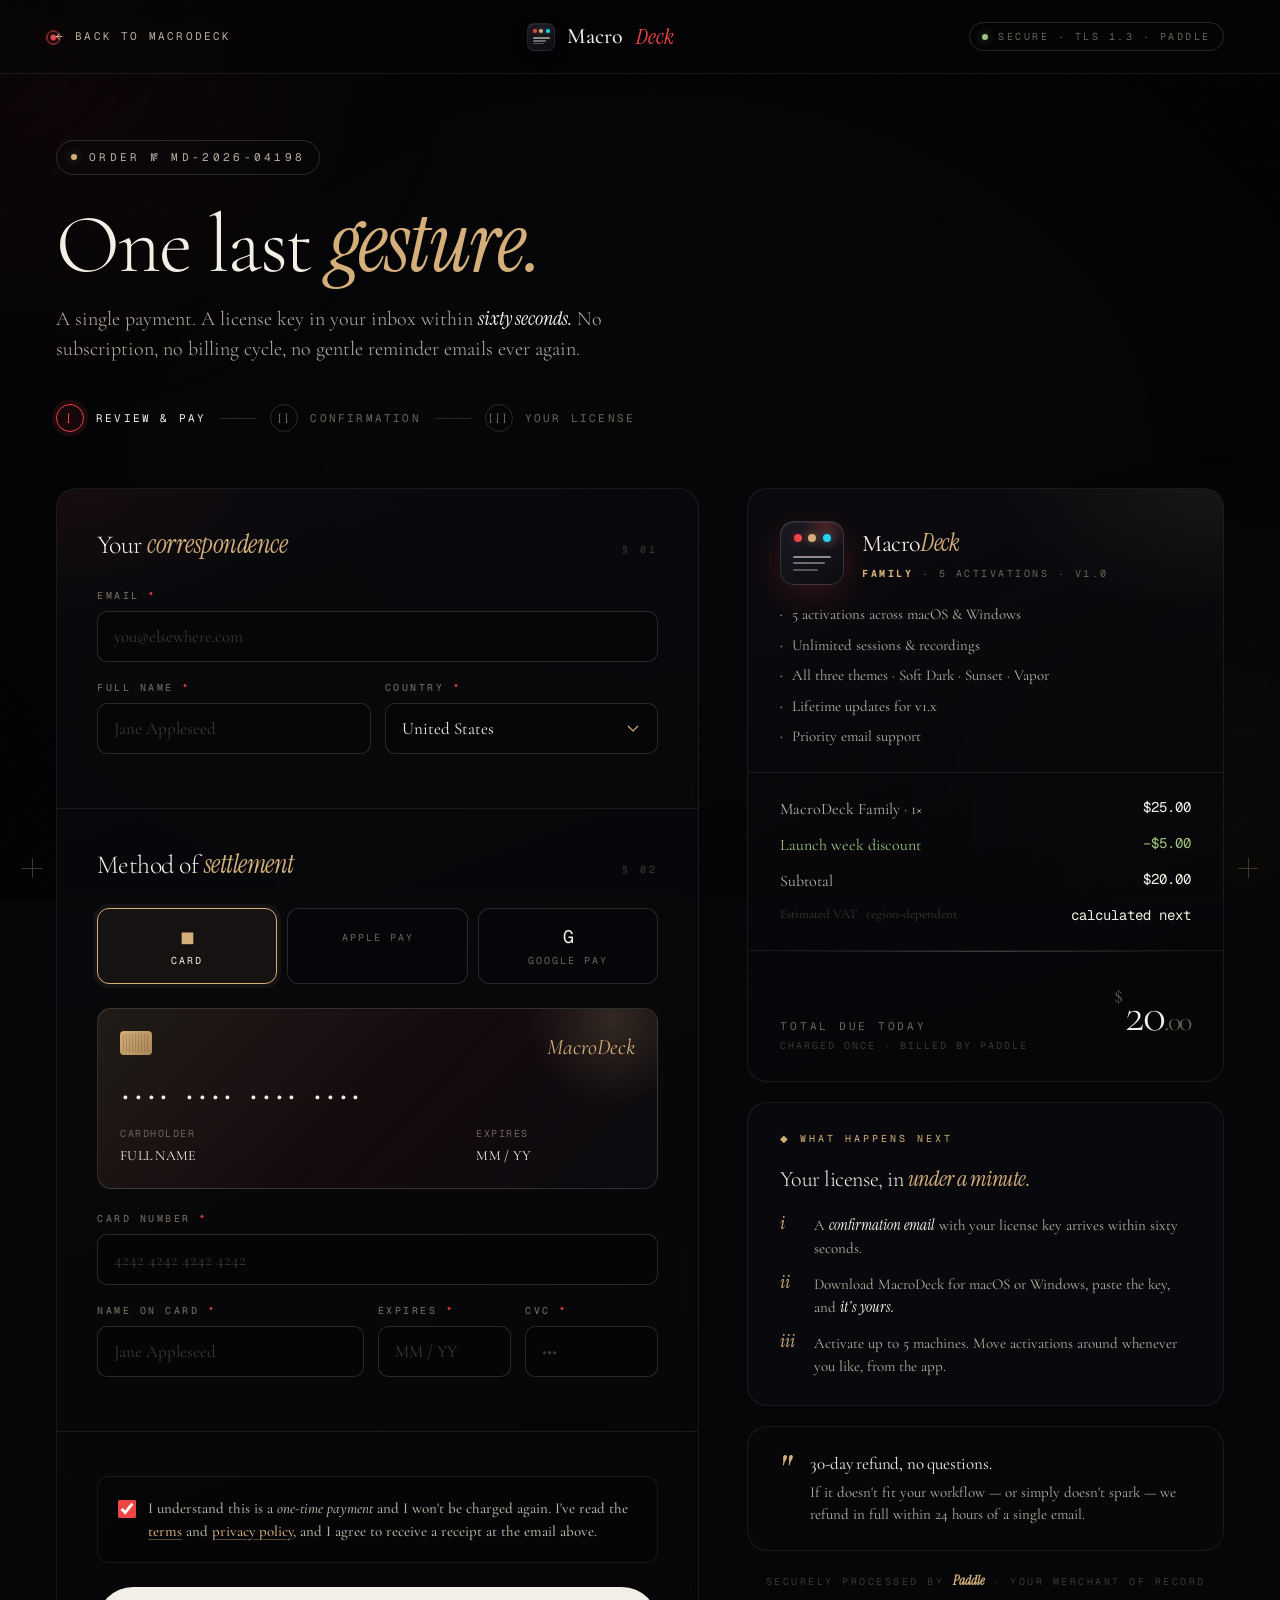
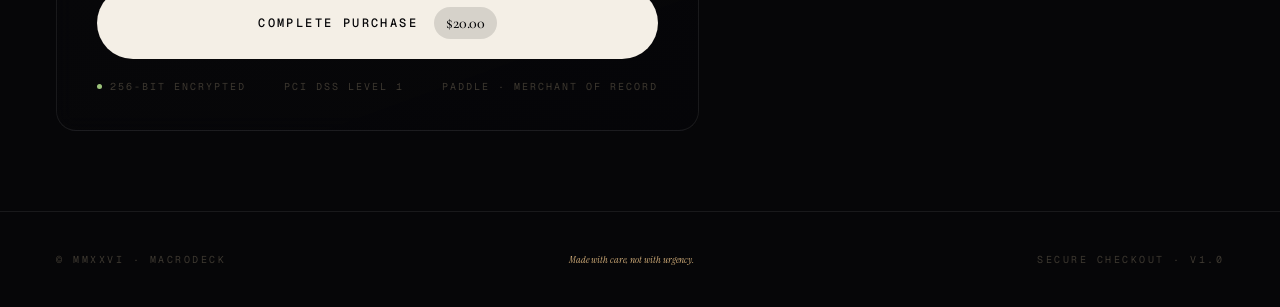
==== checkout.html @ 0a76f908 "Initial MacroDeck website — cinematic landing + checkout" ====
<!doctype html>
<html lang="en">
<head>
<meta charset="utf-8" />
<meta name="viewport" content="width=device-width, initial-scale=1" />
<title>Checkout · MacroDeck</title>
<link rel="preconnect" href="https://fonts.googleapis.com">
<link rel="preconnect" href="https://fonts.gstatic.com" crossorigin>
<link href="https://fonts.googleapis.com/css2?family=Geist+Mono:wght@300;400;500;600&family=Instrument+Serif:ital@0;1&family=Cormorant+Garamond:ital,wght@0,300..700;1,300..700&display=swap" rel="stylesheet">
<style>
  :root{
    --bg-0:#060608;
    --bg-1:#0c0c11;
    --bg-2:#121219;
    --bg-3:#1a1a23;
    --ink-0:#f4efe6;
    --ink-1:#b8b1a2;
    --ink-2:#6d6558;
    --ink-3:#3d3830;
    --accent:#ef4444;
    --accent-dim:#dc2626;
    --accent-soft:rgba(239,68,68,.35);
    --gold:#d4af7a;
    --gold-dim:#a88555;
    --rule:rgba(255,255,255,.08);
    --rule-mid:rgba(255,255,255,.14);
    --rule-strong:rgba(255,255,255,.22);
    --success:#9cc37b;
    --ease:cubic-bezier(.2,.8,.2,1);
  }
  *,*::before,*::after{box-sizing:border-box;margin:0;padding:0}
  html{scroll-behavior:smooth;font-size:16px;-webkit-font-smoothing:antialiased}
  body{font-family:'Cormorant Garamond',serif;background:var(--bg-0);color:var(--ink-0);min-height:100vh;line-height:1.5;cursor:none}
  ::selection{background:var(--accent);color:var(--bg-0)}
  button{font-family:inherit;cursor:none;border:0;background:none;color:inherit}
  a{color:inherit;text-decoration:none;cursor:none}
  input,select{font-family:inherit;cursor:text}
  .ital{font-family:'Instrument Serif',serif;font-style:italic;font-weight:400}

  .bg-layer{position:fixed;inset:0;z-index:0;pointer-events:none;overflow:hidden}
  .aurora{position:absolute;inset:-20%;filter:blur(100px);opacity:.5;will-change:transform}
  .aurora.one{background:radial-gradient(600px 400px at 15% 20%, rgba(239,68,68,.25), transparent 60%);animation:drift 30s ease-in-out infinite}
  .aurora.two{background:radial-gradient(700px 500px at 85% 80%, rgba(212,175,122,.18), transparent 60%);animation:drift 30s -10s ease-in-out infinite}
  @keyframes drift{
    0%,100%{transform:translate(0,0) scale(1)}
    33%{transform:translate(3%,-2%) scale(1.06)}
    66%{transform:translate(-2%,3%) scale(.98)}
  }
  .vignette{position:fixed;inset:0;z-index:2;pointer-events:none;background:radial-gradient(ellipse at center, transparent 35%, rgba(0,0,0,.5) 100%)}
  .grain{position:fixed;inset:0;z-index:3;pointer-events:none;opacity:.3;mix-blend-mode:overlay;background-image:url("data:image/svg+xml;utf8,<svg xmlns='http://www.w3.org/2000/svg' width='220' height='220'><filter id='n'><feTurbulence baseFrequency='0.9' numOctaves='2'/><feColorMatrix values='0 0 0 0 1 0 0 0 0 1 0 0 0 0 1 0 0 0 0.04 0'/></filter><rect width='100%' height='100%' filter='url(%23n)'/></svg>")}

  .cursor-core{position:fixed;z-index:200;width:14px;height:14px;border-radius:50%;border:1.5px solid var(--accent);pointer-events:none;mix-blend-mode:screen;transform:translate(-50%,-50%) translate(50vw,50vh);transition:width .18s var(--ease),height .18s var(--ease)}
  .cursor-core::after{content:"";position:absolute;inset:3px;border-radius:50%;background:var(--accent);box-shadow:0 0 16px var(--accent-soft)}
  .cursor-core.hover{width:40px;height:40px}
  .cursor-core.hover::after{inset:15px}

  .crosshair{position:fixed;z-index:6;width:20px;height:20px;pointer-events:none}
  .crosshair::before,.crosshair::after{content:"";position:absolute;background:var(--ink-3)}
  .crosshair::before{left:0;right:0;top:50%;height:1px}
  .crosshair::after{top:0;bottom:0;left:50%;width:1px}
  .crosshair.tl{top:22px;left:22px}
  .crosshair.tr{top:22px;right:22px}
  .crosshair.bl{bottom:22px;left:22px}
  .crosshair.br{bottom:22px;right:22px}

  nav.top{position:fixed;top:0;left:0;right:0;z-index:50;padding:20px 56px;display:flex;align-items:center;justify-content:space-between;backdrop-filter:blur(14px);background:rgba(6,6,8,.55);border-bottom:1px solid var(--rule)}
  .logo{font-family:'Cormorant Garamond',serif;font-weight:500;font-size:22px;letter-spacing:.01em;display:flex;align-items:center;gap:12px}
  .logo .ital{color:var(--accent)}
  .logo-mark{width:28px;height:28px;border-radius:7px;background:linear-gradient(145deg, #1a1a23, #0c0c11);border:1px solid rgba(255,255,255,.08);display:grid;grid-template-columns:repeat(3,1fr);grid-template-rows:auto auto;gap:2.5px;padding:5px;box-shadow:0 4px 14px rgba(0,0,0,.45), inset 0 1px 0 rgba(255,255,255,.06)}
  .logo-mark i{display:block;border-radius:50%;width:4px;height:4px;align-self:start;justify-self:center}
  .logo-mark i.r{background:var(--accent);box-shadow:0 0 5px var(--accent-soft)}
  .logo-mark i.a{background:var(--gold);box-shadow:0 0 5px rgba(212,175,122,.5)}
  .logo-mark i.c{background:#22d3ee;box-shadow:0 0 5px rgba(34,211,238,.5)}
  .logo-mark b{grid-column:1 / -1;display:grid;grid-template-rows:repeat(3,1fr);gap:1.5px;margin-top:2px}
  .logo-mark b::before,.logo-mark b::after{content:"";display:block;height:1.2px;border-radius:1px;background:rgba(244,239,230,.55)}
  .logo-mark b::after{width:65%;background:rgba(244,239,230,.3)}
  .logo-mark b em{display:block;height:1.2px;border-radius:1px;background:rgba(244,239,230,.4);width:82%}
  .back-link{font-family:'Geist Mono',monospace;font-size:11px;letter-spacing:.2em;text-transform:uppercase;color:var(--ink-1);display:inline-flex;align-items:center;gap:10px;transition:color .3s}
  .back-link:hover{color:var(--gold)}
  .back-link .arrow{transition:transform .3s var(--ease)}
  .back-link:hover .arrow{transform:translateX(-4px)}
  .nav-secure{display:inline-flex;align-items:center;gap:10px;font-family:'Geist Mono',monospace;font-size:10px;letter-spacing:.25em;text-transform:uppercase;color:var(--ink-2);padding:6px 12px;border:1px solid var(--rule-mid);border-radius:100px}
  .nav-secure .dot{width:6px;height:6px;border-radius:50%;background:var(--success);box-shadow:0 0 10px rgba(156,195,123,.5)}

  main{position:relative;z-index:4;max-width:1280px;margin:0 auto;padding:140px 56px 80px}

  .header{margin-bottom:56px}
  .eyebrow{display:inline-flex;align-items:center;gap:12px;font-family:'Geist Mono',monospace;font-size:11px;letter-spacing:.3em;text-transform:uppercase;color:var(--ink-1);padding:8px 14px;border:1px solid var(--rule-mid);border-radius:100px;background:rgba(12,12,17,.4);backdrop-filter:blur(10px);margin-bottom:28px;opacity:0;animation:fadeUp 1s .1s var(--ease) forwards}
  .eyebrow .dot{width:6px;height:6px;border-radius:50%;background:var(--gold);box-shadow:0 0 10px rgba(212,175,122,.5)}
  @keyframes fadeUp{from{opacity:0;transform:translateY(14px)}to{opacity:1;transform:translateY(0)}}

  h1{font-family:'Cormorant Garamond',serif;font-weight:300;font-size:clamp(44px,6.5vw,84px);line-height:.98;letter-spacing:-.025em;margin-bottom:18px;opacity:0;animation:fadeUp 1s .25s var(--ease) forwards}
  h1 .ital{font-family:'Instrument Serif',serif;font-style:italic;color:var(--gold)}
  .lede{font-family:'Cormorant Garamond',serif;font-weight:300;font-size:20px;color:var(--ink-1);max-width:640px;opacity:0;animation:fadeUp 1s .4s var(--ease) forwards}
  .lede em{font-family:'Instrument Serif',serif;font-style:italic;color:var(--ink-0)}

  .steps-bar{margin-top:40px;display:flex;align-items:center;gap:14px;opacity:0;animation:fadeUp 1s .55s var(--ease) forwards;flex-wrap:wrap}
  .step{display:inline-flex;align-items:center;gap:12px;font-family:'Geist Mono',monospace;font-size:11px;letter-spacing:.2em;text-transform:uppercase;color:var(--ink-2)}
  .step .sn{width:28px;height:28px;border-radius:50%;border:1px solid var(--rule-mid);display:grid;place-items:center;font-family:'Cormorant Garamond',serif;font-size:15px;font-weight:400}
  .step.active{color:var(--ink-0)}
  .step.active .sn{border-color:var(--accent);color:var(--accent);background:rgba(239,68,68,.08);box-shadow:0 0 0 4px rgba(239,68,68,.1)}
  .step-div{width:36px;height:1px;background:var(--rule-mid)}

  .grid{display:grid;grid-template-columns:1.35fr 1fr;gap:48px;margin-top:56px;align-items:start}
  @media (max-width:900px){.grid{grid-template-columns:1fr;gap:32px}main{padding:120px 24px 60px} nav.top{padding:18px 22px}}

  .form-card{border:1px solid var(--rule);border-radius:20px;background:linear-gradient(160deg, rgba(12,12,17,.7), rgba(6,6,8,.85));backdrop-filter:blur(10px);overflow:hidden;position:relative;opacity:0;animation:fadeUp 1s .7s var(--ease) forwards}
  .form-card::before{content:"";position:absolute;inset:0;background:radial-gradient(400px 200px at 0% 0%, rgba(239,68,68,.06), transparent 60%);pointer-events:none}
  .form-section{padding:36px 40px;border-bottom:1px solid var(--rule);position:relative}
  .form-section:last-of-type{border-bottom:0}
  .form-section-head{display:flex;justify-content:space-between;align-items:baseline;margin-bottom:24px}
  .form-section-title{font-family:'Cormorant Garamond',serif;font-weight:300;font-size:26px;letter-spacing:-.02em}
  .form-section-title .ital{font-family:'Instrument Serif',serif;font-style:italic;color:var(--gold)}
  .form-section-num{font-family:'Geist Mono',monospace;font-size:10px;letter-spacing:.3em;text-transform:uppercase;color:var(--ink-3)}

  .field{margin-bottom:18px}
  .field:last-child{margin-bottom:0}
  .field-row{display:grid;grid-template-columns:1fr 1fr;gap:14px;margin-bottom:18px}
  .field-row.three{grid-template-columns:2fr 1fr 1fr}
  label{display:block;font-family:'Geist Mono',monospace;font-size:10px;letter-spacing:.25em;text-transform:uppercase;color:var(--ink-2);margin-bottom:8px;font-weight:500}
  label .req{color:var(--accent)}
  input[type="text"],input[type="email"],select{
    width:100%;font-family:'Cormorant Garamond',serif;font-weight:400;font-size:17px;
    background:rgba(6,6,8,.6);border:1px solid var(--rule-mid);border-radius:10px;
    padding:14px 16px;color:var(--ink-0);transition:all .3s var(--ease);
    -webkit-appearance:none;appearance:none;
  }
  input::placeholder{color:var(--ink-3)}
  input:focus,select:focus{outline:0;border-color:var(--gold);background:rgba(6,6,8,.9);box-shadow:0 0 0 4px rgba(212,175,122,.08)}
  select{cursor:none;background-image:url("data:image/svg+xml;utf8,<svg xmlns='http://www.w3.org/2000/svg' width='12' height='8' viewBox='0 0 12 8'><path d='M1 1l5 5 5-5' stroke='%23d4af7a' stroke-width='1.2' fill='none'/></svg>");background-repeat:no-repeat;background-position:right 18px center;padding-right:44px}

  .pay-tabs{display:grid;grid-template-columns:repeat(3,1fr);gap:10px;margin-bottom:24px}
  .pay-tab{padding:16px 14px;border:1px solid var(--rule-mid);border-radius:12px;background:rgba(6,6,8,.4);display:flex;flex-direction:column;gap:6px;align-items:center;transition:all .3s var(--ease);position:relative}
  .pay-tab:hover{border-color:var(--rule-strong)}
  .pay-tab.active{border-color:var(--gold);background:rgba(212,175,122,.06);box-shadow:0 0 0 4px rgba(212,175,122,.06)}
  .pay-icon{font-family:'Geist Mono',monospace;font-size:18px;color:var(--ink-0)}
  .pay-tab.active .pay-icon{color:var(--gold)}
  .pay-name{font-family:'Geist Mono',monospace;font-size:10px;letter-spacing:.2em;text-transform:uppercase;color:var(--ink-2)}
  .pay-tab.active .pay-name{color:var(--ink-0)}

  .card-preview{
    border:1px solid var(--rule-mid);border-radius:14px;padding:22px;margin-bottom:22px;
    background:linear-gradient(135deg, rgba(212,175,122,.12), rgba(239,68,68,.06), rgba(12,12,17,.92));
    display:grid;grid-template-columns:1fr auto;gap:16px;position:relative;overflow:hidden;min-height:130px
  }
  .card-preview::before{content:"";position:absolute;top:-50%;right:-10%;width:200px;height:200px;border-radius:50%;background:radial-gradient(circle, rgba(212,175,122,.18), transparent 60%);pointer-events:none}
  .card-chip{width:32px;height:24px;border-radius:4px;background:linear-gradient(135deg, var(--gold), var(--gold-dim));margin-bottom:28px;position:relative}
  .card-chip::after{content:"";position:absolute;inset:3px;border-radius:2px;background:repeating-linear-gradient(to right, rgba(0,0,0,.15) 0 1px, transparent 1px 3px)}
  .card-num{font-family:'Geist Mono',monospace;font-size:18px;letter-spacing:.1em;color:var(--ink-0)}
  .card-foot{display:flex;justify-content:space-between;margin-top:16px;font-family:'Geist Mono',monospace;font-size:10px;letter-spacing:.15em;text-transform:uppercase;color:var(--ink-2)}
  .card-foot b{color:var(--ink-0);display:block;margin-top:4px;font-family:'Cormorant Garamond',serif;font-size:14px;letter-spacing:.02em;font-weight:400;text-transform:uppercase}
  .card-brand{font-family:'Cormorant Garamond',serif;font-style:italic;font-size:22px;color:var(--gold);align-self:flex-start}

  .agree{display:flex;gap:12px;align-items:flex-start;padding:20px;border:1px solid var(--rule);border-radius:12px;background:rgba(6,6,8,.4);margin-top:8px}
  .agree input{width:18px;height:18px;flex-shrink:0;margin-top:3px;accent-color:var(--accent);cursor:none}
  .agree label{font-family:'Cormorant Garamond',serif;font-size:15px;color:var(--ink-1);line-height:1.5;margin:0;text-transform:none;letter-spacing:0}
  .agree a{color:var(--gold);text-decoration:underline;text-underline-offset:3px;text-decoration-color:rgba(212,175,122,.4);transition:text-decoration-color .3s}
  .agree a:hover{text-decoration-color:var(--gold)}

  .submit{margin-top:24px;width:100%;padding:20px 28px;border-radius:100px;background:var(--ink-0);color:var(--bg-0);font-family:'Geist Mono',monospace;font-size:12px;font-weight:500;letter-spacing:.2em;text-transform:uppercase;display:flex;align-items:center;justify-content:center;gap:16px;position:relative;overflow:hidden;transition:all .35s var(--ease)}
  .submit::before{content:"";position:absolute;inset:0;background:var(--accent);transform:translateX(-101%);transition:transform .45s var(--ease)}
  .submit:hover{color:var(--ink-0)}
  .submit:hover::before{transform:translateX(0)}
  .submit span{position:relative;z-index:1;display:inline-flex;align-items:center;gap:16px}
  .submit .amount{padding:6px 12px;border-radius:100px;background:rgba(0,0,0,.12);font-family:'Cormorant Garamond',serif;font-size:16px;font-weight:500;letter-spacing:-.01em;text-transform:none}
  .submit:hover .amount{background:rgba(255,255,255,.15)}

  .trust-row{display:flex;justify-content:space-between;align-items:center;margin-top:20px;font-family:'Geist Mono',monospace;font-size:10px;letter-spacing:.2em;text-transform:uppercase;color:var(--ink-3);flex-wrap:wrap;gap:12px}
  .trust-row .item{display:inline-flex;align-items:center;gap:8px}
  .trust-row .dot{width:5px;height:5px;border-radius:50%;background:var(--success)}

  .summary{position:sticky;top:110px;display:flex;flex-direction:column;gap:20px;opacity:0;animation:fadeUp 1s .85s var(--ease) forwards}

  .summary-card{border:1px solid var(--rule);border-radius:20px;background:linear-gradient(160deg, rgba(12,12,17,.8), rgba(6,6,8,.9));backdrop-filter:blur(10px);overflow:hidden;position:relative}
  .summary-card::before{content:"";position:absolute;inset:0;background:radial-gradient(400px 200px at 100% 0%, rgba(212,175,122,.08), transparent 60%);pointer-events:none}

  .prod{padding:32px 32px 24px;border-bottom:1px solid var(--rule);position:relative}
  .prod-head{display:flex;align-items:center;gap:18px;margin-bottom:18px}
  .prod-icon{width:64px;height:64px;border-radius:14px;background:linear-gradient(145deg, #1a1a23, #0c0c11);border:1px solid var(--rule-mid);display:grid;grid-template-columns:repeat(3,1fr);grid-template-rows:auto auto;gap:5px;padding:12px;position:relative;overflow:hidden;box-shadow:0 10px 32px rgba(239,68,68,.18), inset 0 1px 0 rgba(255,255,255,.08)}
  .prod-icon::before{content:"";position:absolute;top:-40%;right:-20%;width:60px;height:60px;border-radius:50%;background:radial-gradient(circle, rgba(239,68,68,.25), transparent 60%);pointer-events:none}
  .prod-icon i{display:block;border-radius:50%;width:8px;height:8px;align-self:start;justify-self:center;position:relative;z-index:2}
  .prod-icon i.r{background:var(--accent);box-shadow:0 0 8px var(--accent-soft)}
  .prod-icon i.a{background:var(--gold);box-shadow:0 0 8px rgba(212,175,122,.5)}
  .prod-icon i.c{background:#22d3ee;box-shadow:0 0 8px rgba(34,211,238,.5)}
  .prod-icon b{grid-column:1 / -1;display:grid;grid-template-rows:repeat(3,1fr);gap:3px;margin-top:4px;position:relative;z-index:2}
  .prod-icon b::before,.prod-icon b::after{content:"";display:block;height:2px;border-radius:1.5px;background:rgba(244,239,230,.55)}
  .prod-icon b::after{width:65%;background:rgba(244,239,230,.3)}
  .prod-icon b em{display:block;height:2px;border-radius:1.5px;background:rgba(244,239,230,.4);width:82%}
  .prod-name{font-family:'Cormorant Garamond',serif;font-weight:400;font-size:24px;letter-spacing:-.02em}
  .prod-name .ital{font-family:'Instrument Serif',serif;font-style:italic;color:var(--gold)}
  .prod-tier{font-family:'Geist Mono',monospace;font-size:10px;letter-spacing:.25em;text-transform:uppercase;color:var(--ink-2);margin-top:4px}
  .prod-tier b{color:var(--gold)}
  .prod-features{list-style:none;display:flex;flex-direction:column;gap:8px;font-family:'Cormorant Garamond',serif;font-size:15px;color:var(--ink-1);line-height:1.5}
  .prod-features li{display:flex;gap:10px;align-items:baseline}
  .prod-features li::before{content:"◆";color:var(--gold);font-size:8px;position:relative;top:-2px}

  .receipt{padding:24px 32px;border-bottom:1px solid var(--rule);display:flex;flex-direction:column;gap:12px}
  .rline{display:flex;justify-content:space-between;font-family:'Cormorant Garamond',serif;font-size:16px;color:var(--ink-1)}
  .rline .amt{font-family:'Geist Mono',monospace;font-size:14px;color:var(--ink-0)}
  .rline.discount{color:var(--success)}
  .rline.discount .amt{color:var(--success)}
  .rline.muted{color:var(--ink-3);font-size:13px}

  .total{padding:28px 32px;display:flex;justify-content:space-between;align-items:baseline;position:relative}
  .total::before{content:"";position:absolute;top:0;left:32px;right:32px;height:1px;background:linear-gradient(90deg, transparent, var(--rule-strong), transparent)}
  .total-label{font-family:'Geist Mono',monospace;font-size:11px;letter-spacing:.25em;text-transform:uppercase;color:var(--ink-2)}
  .total-amt{font-family:'Cormorant Garamond',serif;font-weight:300;font-size:48px;letter-spacing:-.03em;color:var(--ink-0)}
  .total-amt .cur{font-size:22px;color:var(--ink-2);vertical-align:top;margin-right:4px}
  .total-vat{font-family:'Geist Mono',monospace;font-size:10px;letter-spacing:.2em;text-transform:uppercase;color:var(--ink-3);margin-top:4px}

  .delivery{border:1px solid var(--rule);border-radius:20px;padding:28px 32px;background:rgba(12,12,17,.6);backdrop-filter:blur(8px)}
  .delivery-head{font-family:'Geist Mono',monospace;font-size:10px;letter-spacing:.3em;text-transform:uppercase;color:var(--gold);margin-bottom:16px}
  .delivery-title{font-family:'Cormorant Garamond',serif;font-weight:300;font-size:22px;letter-spacing:-.02em;margin-bottom:18px}
  .delivery-title .ital{font-family:'Instrument Serif',serif;font-style:italic;color:var(--gold)}
  .delivery-list{list-style:none;display:flex;flex-direction:column;gap:14px;font-family:'Cormorant Garamond',serif;font-size:15px;color:var(--ink-1);line-height:1.5}
  .delivery-list li{display:flex;gap:14px;align-items:flex-start}
  .delivery-list .dnum{font-family:'Instrument Serif',serif;font-style:italic;color:var(--gold);font-size:18px;line-height:1;flex-shrink:0;min-width:20px}
  .delivery-list em{font-family:'Instrument Serif',serif;font-style:italic;color:var(--ink-0)}

  .refund{border:1px solid var(--rule);border-radius:20px;padding:24px 28px;background:rgba(12,12,17,.4);display:flex;gap:18px;align-items:flex-start}
  .refund-mark{font-family:'Instrument Serif',serif;font-style:italic;font-size:42px;color:var(--gold);line-height:1;flex-shrink:0}
  .refund-body{font-family:'Cormorant Garamond',serif;font-size:15px;color:var(--ink-1);line-height:1.5}
  .refund-body b{display:block;color:var(--ink-0);font-size:17px;font-weight:400;margin-bottom:4px;letter-spacing:-.01em}

  .powered{text-align:center;font-family:'Geist Mono',monospace;font-size:10px;letter-spacing:.25em;text-transform:uppercase;color:var(--ink-3)}
  .powered b{color:var(--gold);font-family:'Instrument Serif',serif;font-style:italic;font-size:13px;letter-spacing:0;text-transform:none}

  footer{border-top:1px solid var(--rule);padding:40px 56px;position:relative;z-index:4;font-family:'Geist Mono',monospace;font-size:10px;letter-spacing:.25em;text-transform:uppercase;color:var(--ink-3);display:flex;justify-content:space-between;align-items:center;flex-wrap:wrap;gap:14px}
  footer .ital{font-family:'Instrument Serif',serif;color:var(--gold);font-style:italic;text-transform:none;letter-spacing:0}
  @media (max-width:900px){footer{padding:32px 24px}}
</style>
</head>
<body>

<div class="bg-layer">
  <div class="aurora one"></div>
  <div class="aurora two"></div>
</div>
<div class="vignette"></div>
<div class="grain"></div>

<div class="crosshair tl"></div>
<div class="crosshair tr"></div>
<div class="crosshair bl"></div>
<div class="crosshair br"></div>

<div class="cursor-core" id="cc"></div>

<nav class="top">
  <a href="index.html" class="back-link"><span class="arrow">←</span> Back to MacroDeck</a>
  <a href="index.html" class="logo"><span class="logo-mark" aria-hidden="true"><i class="r"></i><i class="a"></i><i class="c"></i><b><em></em></b></span> Macro<span class="ital">Deck</span></a>
  <div class="nav-secure"><span class="dot"></span>Secure · TLS 1.3 · Paddle</div>
</nav>

<main>
  <header class="header">
    <div class="eyebrow"><span class="dot"></span> Order №&nbsp;MD-2026-04198</div>
    <h1>One last <span class="ital">gesture.</span></h1>
    <p class="lede">A single payment. A license key in your inbox within <em>sixty seconds.</em> No subscription, no billing cycle, no gentle reminder emails ever again.</p>

    <div class="steps-bar">
      <div class="step active"><span class="sn">i</span> Review &amp; Pay</div>
      <span class="step-div"></span>
      <div class="step"><span class="sn">ii</span> Confirmation</div>
      <span class="step-div"></span>
      <div class="step"><span class="sn">iii</span> Your License</div>
    </div>
  </header>

  <div class="grid">
    <form class="form-card" onsubmit="event.preventDefault(); alert('Demo — payment not wired up.')">

      <div class="form-section">
        <div class="form-section-head">
          <h2 class="form-section-title">Your <span class="ital">correspondence</span></h2>
          <span class="form-section-num">§ 01</span>
        </div>
        <div class="field">
          <label>Email <span class="req">*</span></label>
          <input type="email" placeholder="you@elsewhere.com" required />
        </div>
        <div class="field-row">
          <div>
            <label>Full name <span class="req">*</span></label>
            <input type="text" placeholder="Jane Appleseed" required />
          </div>
          <div>
            <label>Country <span class="req">*</span></label>
            <select required>
              <option>United States</option>
              <option>United Kingdom</option>
              <option>Canada</option>
              <option>Germany</option>
              <option>Australia</option>
              <option>Japan</option>
              <option>Elsewhere…</option>
            </select>
          </div>
        </div>
      </div>

      <div class="form-section">
        <div class="form-section-head">
          <h2 class="form-section-title">Method of <span class="ital">settlement</span></h2>
          <span class="form-section-num">§ 02</span>
        </div>
        <div class="pay-tabs">
          <button type="button" class="pay-tab active" data-tab="card">
            <div class="pay-icon">◼</div>
            <div class="pay-name">Card</div>
          </button>
          <button type="button" class="pay-tab" data-tab="apple">
            <div class="pay-icon"></div>
            <div class="pay-name">Apple Pay</div>
          </button>
          <button type="button" class="pay-tab" data-tab="google">
            <div class="pay-icon">G</div>
            <div class="pay-name">Google Pay</div>
          </button>
        </div>

        <div class="card-preview">
          <div>
            <div class="card-chip"></div>
            <div class="card-num" id="cardNumPrev">•••• •••• •••• ••••</div>
            <div class="card-foot">
              <div>Cardholder<b id="cardNamePrev">FULL NAME</b></div>
              <div>Expires<b id="cardExpPrev">MM / YY</b></div>
            </div>
          </div>
          <div class="card-brand">MacroDeck</div>
        </div>

        <div class="field">
          <label>Card number <span class="req">*</span></label>
          <input type="text" id="cardNum" placeholder="4242 4242 4242 4242" maxlength="19" />
        </div>
        <div class="field-row three">
          <div>
            <label>Name on card <span class="req">*</span></label>
            <input type="text" id="cardName" placeholder="Jane Appleseed" />
          </div>
          <div>
            <label>Expires <span class="req">*</span></label>
            <input type="text" id="cardExp" placeholder="MM / YY" maxlength="7" />
          </div>
          <div>
            <label>CVC <span class="req">*</span></label>
            <input type="text" placeholder="•••" maxlength="4" />
          </div>
        </div>
      </div>

      <div class="form-section">
        <div class="agree">
          <input type="checkbox" id="agree" checked />
          <label for="agree">I understand this is a <em>one-time payment</em> and I won't be charged again. I've read the <a href="#">terms</a> and <a href="#">privacy policy</a>, and I agree to receive a receipt at the email above.</label>
        </div>
        <button type="submit" class="submit">
          <span>Complete purchase <span class="amount">$20.00</span></span>
        </button>
        <div class="trust-row">
          <span class="item"><span class="dot"></span>256-bit encrypted</span>
          <span class="item">PCI DSS Level 1</span>
          <span class="item">Paddle · Merchant of record</span>
        </div>
      </div>
    </form>

    <aside class="summary">
      <div class="summary-card">
        <div class="prod">
          <div class="prod-head">
            <div class="prod-icon" aria-hidden="true"><i class="r"></i><i class="a"></i><i class="c"></i><b><em></em></b></div>
            <div>
              <div class="prod-name">Macro<span class="ital">Deck</span></div>
              <div class="prod-tier"><b>Family</b> · 5 activations · v1.0</div>
            </div>
          </div>
          <ul class="prod-features">
            <li>5 activations across macOS &amp; Windows</li>
            <li>Unlimited sessions &amp; recordings</li>
            <li>All three themes · Soft Dark · Sunset · Vapor</li>
            <li>Lifetime updates for v1.x</li>
            <li>Priority email support</li>
          </ul>
        </div>

        <div class="receipt">
          <div class="rline"><span>MacroDeck Family · 1×</span><span class="amt">$25.00</span></div>
          <div class="rline discount"><span>Launch week discount</span><span class="amt">−$5.00</span></div>
          <div class="rline"><span>Subtotal</span><span class="amt">$20.00</span></div>
          <div class="rline muted"><span>Estimated VAT · region-dependent</span><span class="amt">calculated next</span></div>
        </div>

        <div class="total">
          <div>
            <div class="total-label">Total due today</div>
            <div class="total-vat">Charged once · billed by Paddle</div>
          </div>
          <div class="total-amt"><span class="cur">$</span>20<span style="color:var(--ink-2);font-size:28px">.00</span></div>
        </div>
      </div>

      <div class="delivery">
        <div class="delivery-head">◆ What happens next</div>
        <div class="delivery-title">Your license, in <span class="ital">under a minute.</span></div>
        <ul class="delivery-list">
          <li><span class="dnum">i</span><span>A <em>confirmation email</em> with your license key arrives within sixty seconds.</span></li>
          <li><span class="dnum">ii</span><span>Download MacroDeck for macOS or Windows, paste the key, and <em>it's yours.</em></span></li>
          <li><span class="dnum">iii</span><span>Activate up to 5 machines. Move activations around whenever you like, from the app.</span></li>
        </ul>
      </div>

      <div class="refund">
        <div class="refund-mark">"</div>
        <div class="refund-body">
          <b>30-day refund, no questions.</b>
          If it doesn't fit your workflow — or simply doesn't spark — we refund in full within 24 hours of a single email.
        </div>
      </div>

      <div class="powered">Securely processed by <b>Paddle</b> · your merchant of record</div>
    </aside>
  </div>
</main>

<footer>
  <span>© MMXXVI · MacroDeck</span>
  <span class="ital">Made with care, not with urgency.</span>
  <span>Secure checkout · v1.0</span>
</footer>

<script>
  const cc = document.getElementById('cc');
  let mx = innerWidth/2, my = innerHeight/2, tx = mx, ty = my;
  document.addEventListener('mousemove', e => { mx = e.clientX; my = e.clientY; });
  function tick(){
    tx += (mx - tx)*0.22;
    ty += (my - ty)*0.22;
    cc.style.transform = `translate(${tx}px,${ty}px) translate(-50%,-50%)`;
    requestAnimationFrame(tick);
  }
  tick();
  document.querySelectorAll('a, button, input, select, .pay-tab, .agree label').forEach(el => {
    el.addEventListener('mouseenter', () => cc.classList.add('hover'));
    el.addEventListener('mouseleave', () => cc.classList.remove('hover'));
  });

  document.querySelectorAll('.pay-tab').forEach(tab => {
    tab.addEventListener('click', () => {
      document.querySelectorAll('.pay-tab').forEach(t => t.classList.remove('active'));
      tab.classList.add('active');
    });
  });

  const cardNum = document.getElementById('cardNum');
  const cardName = document.getElementById('cardName');
  const cardExp = document.getElementById('cardExp');
  const cardNumPrev = document.getElementById('cardNumPrev');
  const cardNamePrev = document.getElementById('cardNamePrev');
  const cardExpPrev = document.getElementById('cardExpPrev');

  cardNum.addEventListener('input', e => {
    let v = e.target.value.replace(/\D/g,'').slice(0,16);
    v = v.replace(/(.{4})/g,'$1 ').trim();
    e.target.value = v;
    if (!v) cardNumPrev.textContent = '•••• •••• •••• ••••';
    else {
      const padded = v.replace(/ /g,'').padEnd(16,'•');
      cardNumPrev.textContent = padded.replace(/(.{4})/g,'$1 ').trim();
    }
  });
  cardName.addEventListener('input', e => {
    cardNamePrev.textContent = e.target.value.toUpperCase() || 'FULL NAME';
  });
  cardExp.addEventListener('input', e => {
    let v = e.target.value.replace(/\D/g,'').slice(0,4);
    if (v.length >= 3) v = v.slice(0,2) + ' / ' + v.slice(2);
    e.target.value = v;
    cardExpPrev.textContent = v || 'MM / YY';
  });
</script>

</body>
</html>
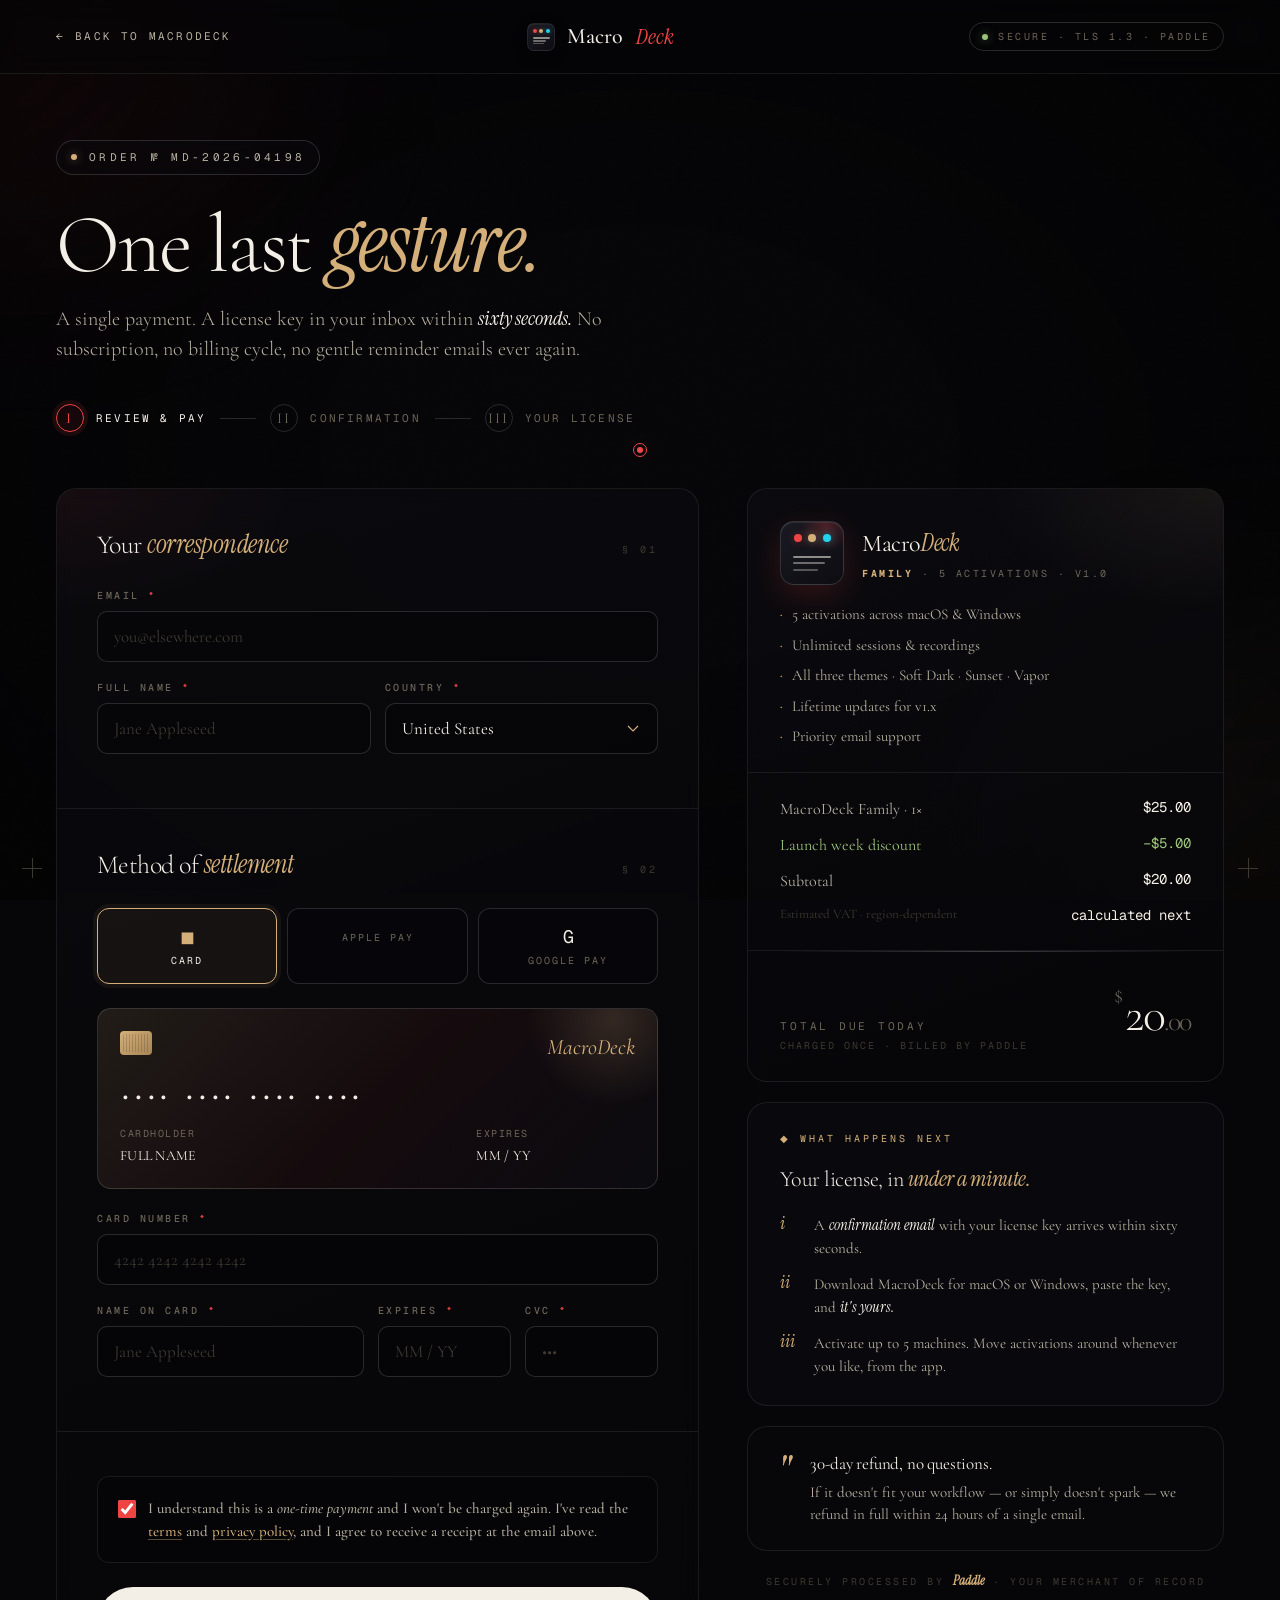
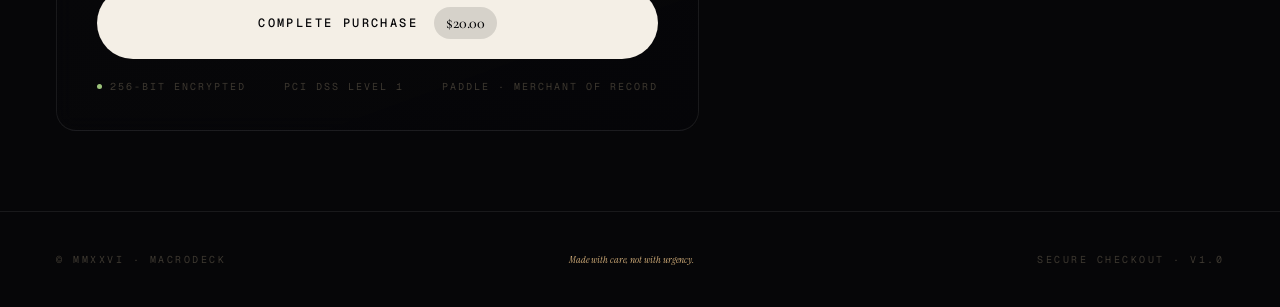
==== commit 1a632b89: "Mobile fixes: hamburger menu + hide custom cursor on touch devices" ====
--- a/checkout.html
+++ b/checkout.html
@@ -103,6 +103,10 @@
 
   .grid{display:grid;grid-template-columns:1.35fr 1fr;gap:48px;margin-top:56px;align-items:start}
   @media (max-width:900px){.grid{grid-template-columns:1fr;gap:32px}main{padding:120px 24px 60px} nav.top{padding:18px 22px}}
+  @media (hover: none), (pointer: coarse){
+    body, button, a, input, select, textarea, .pay-tab, .agree label{cursor:auto !important}
+    .cursor-core, .cursor-label{display:none !important}
+  }
 
   .form-card{border:1px solid var(--rule);border-radius:20px;background:linear-gradient(160deg, rgba(12,12,17,.7), rgba(6,6,8,.85));backdrop-filter:blur(10px);overflow:hidden;position:relative;opacity:0;animation:fadeUp 1s .7s var(--ease) forwards}
   .form-card::before{content:"";position:absolute;inset:0;background:radial-gradient(400px 200px at 0% 0%, rgba(239,68,68,.06), transparent 60%);pointer-events:none}
